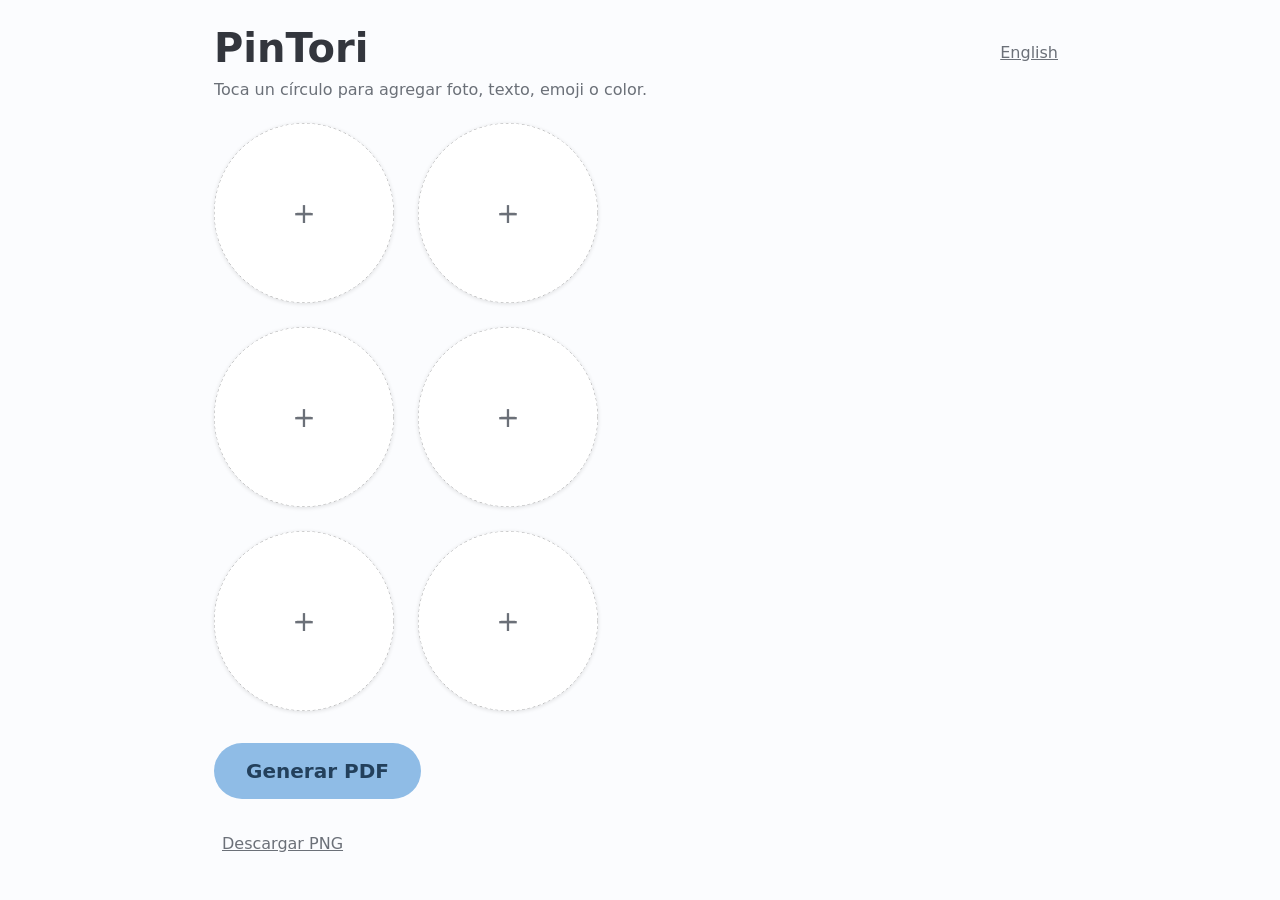
==== index.html @ f1903aea "Refactor code structure for improved readability and maintainability" ====
<!doctype html>
<html lang="es">
<head>
  <meta charset="UTF-8" />
  <meta name="viewport" content="width=device-width, initial-scale=1.0" />
  <title>PinTori</title>
  <link rel="stylesheet" href="styles/tokens.css" />
  <link rel="stylesheet" href="styles/base.css" />
  <link rel="stylesheet" href="styles/editor.css" />
  <link rel="stylesheet" href="styles/modal.css" />
</head>
<body>
  <main>
    <div class="page-header">
      <h1>PinTori</h1>
      <button type="button" id="lang-toggle-btn" class="btn-link" data-i18n="langToggle" aria-label="Switch language / Cambiar idioma">English</button>
    </div>
    <p class="subtitle" data-i18n="subtitle">Toca un círculo para agregar foto, texto, emoji o color.</p>
    <div id="slot-grid" class="slot-grid"></div>

    <div class="export-actions">
      <button type="button" id="export-pdf-btn" class="btn-generate" data-i18n="generatePdf">Generar PDF</button>
      <button type="button" id="export-png-btn" class="btn-link" data-i18n="downloadPng">Descargar PNG</button>
    </div>
  </main>
  <script type="module" src="js/main.js"></script>
</body>
</html>
---- styles/tokens.css ----
/* PinTori — Design tokens
   Ver DESIGN.md para la razón detrás de cada decisión. */

:root {
  /* ---- Superficie y texto ---- */
  --color-bg: #FBFCFE;
  --color-surface: #FFFFFF;
  --color-text: #33363D;
  --color-text-muted: #6B7078;
  --color-border: #E3E8EF;

  /* ---- Paleta pastel: azul / verde / amarillo ----
     Regla: ningún color de esta paleta lleva texto blanco encima.
     Son demasiado claros para pasar contraste con blanco — todos usan
     una variante oscura del mismo tono para texto/ícono. */

  /* Primario — botón de acción principal (ej. "Generar PDF") */
  --color-primary: #8FBCE6;        /* Azul Cielo */
  --color-primary-hover: #7BAEDC;
  --color-primary-text: #23405C;   /* texto/ícono sobre --color-primary */

  /* Secundario — acciones secundarias, estado "slot lleno" */
  --color-secondary: #B6DDA0;      /* Verde Menta */
  --color-secondary-hover: #A3D189;
  --color-secondary-text: #2E4A22; /* texto/ícono sobre --color-secondary */

  /* Acento — usar en áreas pequeñas: selección, badges, resaltados.
     No usar como relleno grande, es el más luminoso de los tres. */
  --color-accent: #FFE9A8;         /* Amarillo Suave */
  --color-accent-text: #5C4A12;    /* texto/ícono sobre --color-accent */

  /* ---- Advertencia (foto de baja resolución) ----
     Familia dorado/mostaza, deliberadamente distinta en luminosidad y
     saturación del amarillo de acento para que no se confundan a simple
     vista. Nunca rojo — el SPEC pide "avisa, no bloquea". */
  --color-warning: #D8B979;        /* borde / ícono de advertencia */
  --color-warning-bg: #FBF2DC;     /* fondo de chip/badge de advertencia */
  --color-warning-text: #8A6522;   /* texto sobre --color-warning-bg */

  /* Anillo de doblez (zona entre borde seguro y corte, durante edición).
     A propósito fuera de la paleta pastel — debe leerse como "esto se
     pierde", no como un color amigable más. */
  --color-fold-overlay: rgba(30, 30, 35, 0.45);

  /* ---- Tipografía ---- */
  --font-family: 'Nunito', 'Quicksand', system-ui, sans-serif;
  --font-size-sm: 14px;
  --font-size-base: 16px;
  --font-size-lg: 20px;
  --font-size-xl: 28px;
  --font-size-xxl: 40px;
  --font-weight-regular: 400;
  --font-weight-semibold: 600;
  --font-weight-bold: 700;

  /* ---- Espaciado (múltiplos de 8px) ---- */
  --space-1: 8px;
  --space-2: 16px;
  --space-3: 24px;
  --space-4: 32px;
  --space-5: 48px;

  /* ---- Radios ---- */
  --radius-card: 16px;
  --radius-pill: 999px;

  /* ---- Objetivo táctil mínimo (botón principal) ---- */
  --touch-target-min: 56px;
}
---- styles/base.css ----
*, *::before, *::after {
  box-sizing: border-box;
}

html, body {
  margin: 0;
  padding: 0;
  background: var(--color-bg);
  color: var(--color-text);
  font-family: var(--font-family);
}

main {
  max-width: 900px;
  margin: 0 auto;
  padding: var(--space-3);
}

.page-header {
  display: flex;
  align-items: center;
  justify-content: space-between;
  gap: var(--space-2);
}

h1 {
  font-size: var(--font-size-xxl);
  font-weight: var(--font-weight-bold);
  margin: 0 0 var(--space-1) 0;
}

.subtitle {
  color: var(--color-text-muted);
  margin: 0 0 var(--space-3) 0;
}

.export-actions {
  display: flex;
  flex-direction: column;
  align-items: flex-start;
  gap: var(--space-2);
  margin-top: var(--space-4);
}

.btn-generate {
  font-family: var(--font-family);
  font-weight: var(--font-weight-semibold);
  font-size: var(--font-size-lg);
  background: var(--color-primary);
  color: var(--color-primary-text);
  border: none;
  border-radius: var(--radius-pill);
  min-height: var(--touch-target-min);
  padding: var(--space-2) var(--space-4);
  cursor: pointer;
}

.btn-generate:hover {
  background: var(--color-primary-hover);
}

.btn-generate:focus-visible {
  outline: 3px solid var(--color-text);
  outline-offset: 2px;
}

.btn-link {
  display: inline-flex;
  align-items: center;
  min-height: var(--touch-target-min);
  font-family: var(--font-family);
  font-size: var(--font-size-base);
  color: var(--color-text-muted);
  background: none;
  border: none;
  text-decoration: underline;
  cursor: pointer;
  padding: var(--space-1);
}

.btn-link:focus-visible {
  outline: 3px solid var(--color-primary-text);
  outline-offset: 2px;
}
---- styles/editor.css ----
.slot-grid {
  display: grid;
  gap: var(--space-3);
  justify-content: start;
}

.slot {
  position: relative;
  border-radius: 50%;
  touch-action: none; /* el navegador no debe hacer scroll/zoom de página al arrastrar o pellizcar un slot */
}

.slot-canvas {
  position: absolute;
  inset: 0;
  width: 100%;
  height: 100%;
  border-radius: 50%;
  cursor: grab;
  box-shadow: 0 1px 4px rgba(0, 0, 0, 0.12);
}

.slot.is-adjusting .slot-canvas {
  cursor: grabbing;
}

.slot-canvas:focus-visible {
  outline: 3px solid var(--color-primary-text);
  outline-offset: 3px;
}

.slot.has-warning .slot-canvas {
  box-shadow: 0 0 0 3px var(--color-warning), 0 1px 4px rgba(0, 0, 0, 0.12);
}

.slot-warning-badge {
  position: absolute;
  top: -4px;
  right: -4px;
  width: 24px;
  height: 24px;
  display: none;
  align-items: center;
  justify-content: center;
  border-radius: 50%;
  background: var(--color-warning-bg);
  color: var(--color-warning-text);
  border: 1.5px solid var(--color-warning);
  font-size: var(--font-size-sm);
  font-weight: var(--font-weight-bold);
  pointer-events: none;
}

/* Anillo de doblez: capa CSS separada, nunca se dibuja dentro del canvas.
   Así es estructuralmente imposible que termine horneada en el PNG/PDF
   exportado — el canvas de exportación no sabe que esta capa existe. */
.fold-overlay {
  position: absolute;
  inset: 0;
  border-radius: 50%;
  background: var(--color-fold-overlay);
  -webkit-mask-image: radial-gradient(circle, transparent 0 var(--safe-zone-pct, 60%), black var(--safe-zone-pct, 60%) 100%);
  mask-image: radial-gradient(circle, transparent 0 var(--safe-zone-pct, 60%), black var(--safe-zone-pct, 60%) 100%);
  opacity: 0;
  pointer-events: none;
  transition: opacity 100ms ease;
}

.slot.is-adjusting .fold-overlay {
  opacity: 1;
}

.slot-empty-icon {
  position: absolute;
  inset: 0;
  display: flex;
  align-items: center;
  justify-content: center;
  font-size: var(--font-size-xl);
  color: var(--color-text-muted);
  pointer-events: none;
}

.slot-panel {
  position: absolute;
  top: calc(100% + var(--space-1));
  left: 50%;
  transform: translateX(-50%);
  width: 300px;
  background: var(--color-surface);
  border: 1px solid var(--color-border);
  border-radius: var(--radius-card);
  box-shadow: 0 8px 24px rgba(0, 0, 0, 0.15);
  padding: var(--space-2);
  z-index: 10;
  display: flex;
  flex-direction: column;
  gap: var(--space-2);
  cursor: default;
}

.slot-panel:focus-visible {
  outline: none;
}

.panel-row {
  display: flex;
  align-items: center;
  gap: var(--space-1);
  font-size: var(--font-size-sm);
  color: var(--color-text-muted);
}

.panel-row input[type='text'] {
  flex: 1;
  font-family: var(--font-family);
  font-size: var(--font-size-base);
  color: var(--color-text);
  border: 1px solid var(--color-border);
  border-radius: var(--space-1);
  padding: var(--space-1);
}

.panel-row input[type='file'] {
  flex: 1;
  font-size: var(--font-size-sm);
}

.emoji-row {
  display: flex;
  flex-wrap: wrap;
  gap: var(--space-1);
}

.emoji-btn {
  width: 44px;
  height: 44px;
  font-size: var(--font-size-lg);
  border: 1px solid var(--color-border);
  border-radius: 50%;
  background: var(--color-surface);
  cursor: pointer;
}

.emoji-btn:hover {
  background: var(--color-bg);
}

.color-row {
  display: flex;
  align-items: center;
  gap: var(--space-1);
}

.swatch {
  width: 44px;
  height: 44px;
  border-radius: 50%;
  border: 1px solid var(--color-border);
  cursor: pointer;
}

.color-row input[type='color'] {
  width: 44px;
  height: 44px;
  padding: 0;
  border: none;
  background: none;
  cursor: pointer;
}

.panel-error {
  margin: 0;
  font-size: var(--font-size-sm);
  color: var(--color-warning-text);
}

.panel-actions {
  display: flex;
  flex-direction: column;
  gap: var(--space-1);
}

.btn-primary,
.btn-outline {
  font-family: var(--font-family);
  font-weight: var(--font-weight-semibold);
  font-size: var(--font-size-sm);
  border-radius: var(--radius-pill);
  padding: var(--space-1) var(--space-2);
  min-height: 44px;
  cursor: pointer;
  border: none;
}

.emoji-btn:focus-visible,
.swatch:focus-visible,
.btn-primary:focus-visible,
.btn-outline:focus-visible {
  outline: 3px solid var(--color-primary-text);
  outline-offset: 2px;
}

.btn-primary {
  background: var(--color-primary);
  color: var(--color-primary-text);
}

.btn-primary:hover {
  background: var(--color-primary-hover);
}

.btn-outline {
  background: transparent;
  color: var(--color-text);
  border: 1px solid var(--color-border);
}
---- styles/modal.css ----
.modal-backdrop {
  position: fixed;
  inset: 0;
  background: rgba(20, 20, 25, 0.45);
  display: flex;
  align-items: center;
  justify-content: center;
  padding: var(--space-3);
  z-index: 100;
}

.modal {
  background: var(--color-surface);
  border-radius: var(--radius-card);
  padding: var(--space-4);
  max-width: 360px;
  width: 100%;
  box-shadow: 0 16px 40px rgba(0, 0, 0, 0.25);
}

.modal:focus-visible {
  outline: none;
}

.modal h2 {
  margin: 0 0 var(--space-2) 0;
  font-size: var(--font-size-xl);
  font-weight: var(--font-weight-bold);
}

.modal-tips {
  margin: 0 0 var(--space-3) 0;
  padding-left: var(--space-3);
  display: flex;
  flex-direction: column;
  gap: var(--space-1);
}

.modal-tips li {
  font-size: var(--font-size-base);
  color: var(--color-text);
  line-height: 1.4;
}

.modal .btn-generate {
  width: 100%;
}
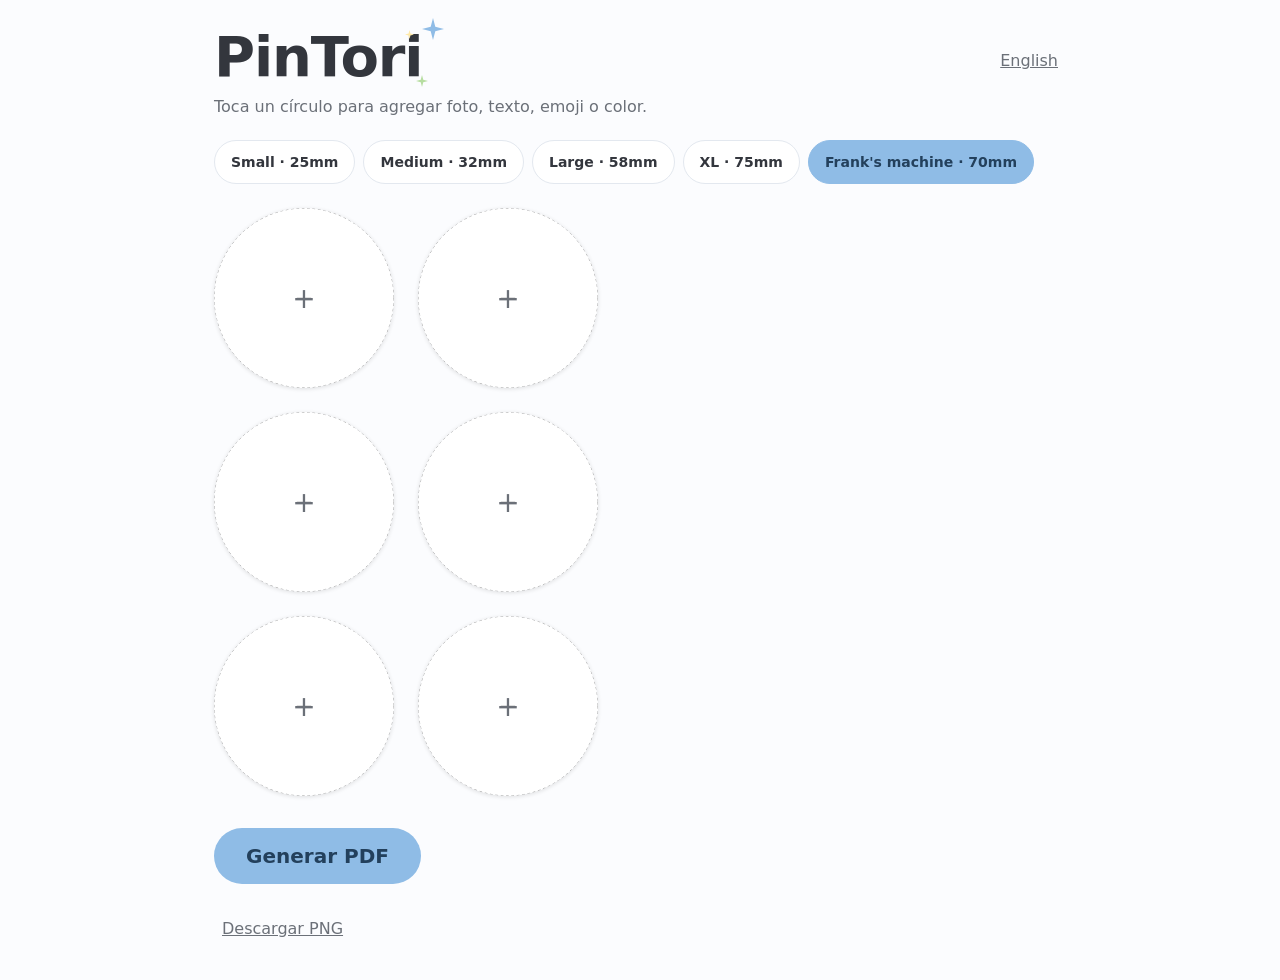
==== commit 24b5115d: "Add pin size picker and enhance design elements with decorative sparkles" ====
--- a/index.html
+++ b/index.html
@@ -12,10 +12,17 @@
 <body>
   <main>
     <div class="page-header">
-      <h1>PinTori</h1>
+      <div class="brand">
+        <h1>PinTori
+          <svg class="sparkle sparkle-1" viewBox="0 0 24 24" aria-hidden="true"><path d="M12 0L14.5 9.5L24 12L14.5 14.5L12 24L9.5 14.5L0 12L9.5 9.5Z"/></svg>
+          <svg class="sparkle sparkle-2" viewBox="0 0 24 24" aria-hidden="true"><path d="M12 0L14.5 9.5L24 12L14.5 14.5L12 24L9.5 14.5L0 12L9.5 9.5Z"/></svg>
+          <svg class="sparkle sparkle-3" viewBox="0 0 24 24" aria-hidden="true"><path d="M12 0L14.5 9.5L24 12L14.5 14.5L12 24L9.5 14.5L0 12L9.5 9.5Z"/></svg>
+        </h1>
+      </div>
       <button type="button" id="lang-toggle-btn" class="btn-link" data-i18n="langToggle" aria-label="Switch language / Cambiar idioma">English</button>
     </div>
     <p class="subtitle" data-i18n="subtitle">Toca un círculo para agregar foto, texto, emoji o color.</p>
+    <div id="pin-size-picker" class="pin-size-picker"></div>
     <div id="slot-grid" class="slot-grid"></div>
 
     <div class="export-actions">
--- a/styles/tokens.css
+++ b/styles/tokens.css
@@ -49,6 +49,7 @@
   --font-size-lg: 20px;
   --font-size-xl: 28px;
   --font-size-xxl: 40px;
+  --font-size-hero: 56px; /* título principal — grande y seguro, ver DESIGN.md */
   --font-weight-regular: 400;
   --font-weight-semibold: 600;
   --font-weight-bold: 700;
--- a/styles/base.css
+++ b/styles/base.css
@@ -23,15 +23,103 @@
   gap: var(--space-2);
 }
 
+.brand {
+  position: relative;
+  display: inline-block;
+}
+
 h1 {
-  font-size: var(--font-size-xxl);
+  position: relative;
+  font-size: var(--font-size-hero);
   font-weight: var(--font-weight-bold);
+  letter-spacing: -0.02em;
   margin: 0 0 var(--space-1) 0;
+}
+
+/* Destellos decorativos — inspirados en el motivo de estrellitas de
+   referencias de marca, adaptados a la paleta pastel de PinTori (nunca
+   los colores vivos originales). Puramente decorativos, aria-hidden. */
+.sparkle {
+  position: absolute;
+  width: 18px;
+  height: 18px;
+  fill: var(--color-accent);
+  animation: sparkle-twinkle 2.4s ease-in-out infinite;
+}
+
+.sparkle-1 {
+  top: -6px;
+  right: -22px;
+  width: 22px;
+  height: 22px;
+  fill: var(--color-primary);
+  animation-delay: 0s;
+}
+
+.sparkle-2 {
+  bottom: 2px;
+  right: -6px;
+  width: 12px;
+  height: 12px;
+  fill: var(--color-secondary);
+  animation-delay: 0.6s;
+}
+
+.sparkle-3 {
+  top: 6px;
+  right: 8px;
+  width: 9px;
+  height: 9px;
+  animation-delay: 1.2s;
+}
+
+@keyframes sparkle-twinkle {
+  0%, 100% { opacity: 0.35; transform: scale(0.85); }
+  50% { opacity: 1; transform: scale(1.1); }
+}
+
+@media (prefers-reduced-motion: reduce) {
+  .sparkle { animation: none; opacity: 0.8; }
 }
 
 .subtitle {
   color: var(--color-text-muted);
   margin: 0 0 var(--space-3) 0;
+}
+
+.pin-size-picker {
+  display: flex;
+  flex-wrap: wrap;
+  gap: var(--space-1);
+  margin: 0 0 var(--space-3) 0;
+}
+
+.pin-size-chip {
+  font-family: var(--font-family);
+  font-weight: var(--font-weight-semibold);
+  font-size: var(--font-size-sm);
+  color: var(--color-text);
+  background: var(--color-surface);
+  border: 1.5px solid var(--color-border);
+  border-radius: var(--radius-pill);
+  min-height: 44px;
+  padding: var(--space-1) var(--space-2);
+  cursor: pointer;
+}
+
+.pin-size-chip:hover {
+  border-color: var(--color-primary);
+}
+
+.pin-size-chip.is-active {
+  background: var(--color-primary);
+  border-color: var(--color-primary);
+  color: var(--color-primary-text);
+}
+
+.pin-size-chip:focus-visible {
+  outline: 3px solid var(--color-primary-text);
+  outline-offset: 2px;
 }
 
 .export-actions {
--- a/styles/editor.css
+++ b/styles/editor.css
@@ -146,6 +146,11 @@
   background: var(--color-bg);
 }
 
+.emoji-btn.is-active {
+  border: 2px solid var(--color-primary-text);
+  background: var(--color-bg);
+}
+
 .color-row {
   display: flex;
   align-items: center;
@@ -158,6 +163,10 @@
   border-radius: 50%;
   border: 1px solid var(--color-border);
   cursor: pointer;
+}
+
+.swatch.is-active {
+  box-shadow: 0 0 0 3px var(--color-surface), 0 0 0 5px var(--color-primary-text);
 }
 
 .color-row input[type='color'] {
@@ -169,10 +178,52 @@
   cursor: pointer;
 }
 
+.text-style-row {
+  display: flex;
+  align-items: center;
+  gap: var(--space-1);
+}
+
+.text-size-btn {
+  width: 44px;
+  height: 44px;
+  font-family: var(--font-family);
+  font-weight: var(--font-weight-bold);
+  border-radius: 50%;
+  border: 1px solid var(--color-border);
+  background: var(--color-surface);
+  color: var(--color-text);
+  cursor: pointer;
+}
+
+.text-size-btn:hover {
+  background: var(--color-bg);
+}
+
+.text-size-btn.is-active {
+  border: 2px solid var(--color-primary-text);
+  background: var(--color-primary);
+  color: var(--color-primary-text);
+}
+
+.text-color-swatch {
+  border: 1.5px solid var(--color-border);
+}
+
 .panel-error {
   margin: 0;
   font-size: var(--font-size-sm);
   color: var(--color-warning-text);
+}
+
+.panel-warning {
+  margin: 0;
+  padding: var(--space-1);
+  font-size: var(--font-size-sm);
+  color: var(--color-warning-text);
+  background: var(--color-warning-bg);
+  border: 1px solid var(--color-warning);
+  border-radius: var(--space-1);
 }
 
 .panel-actions {
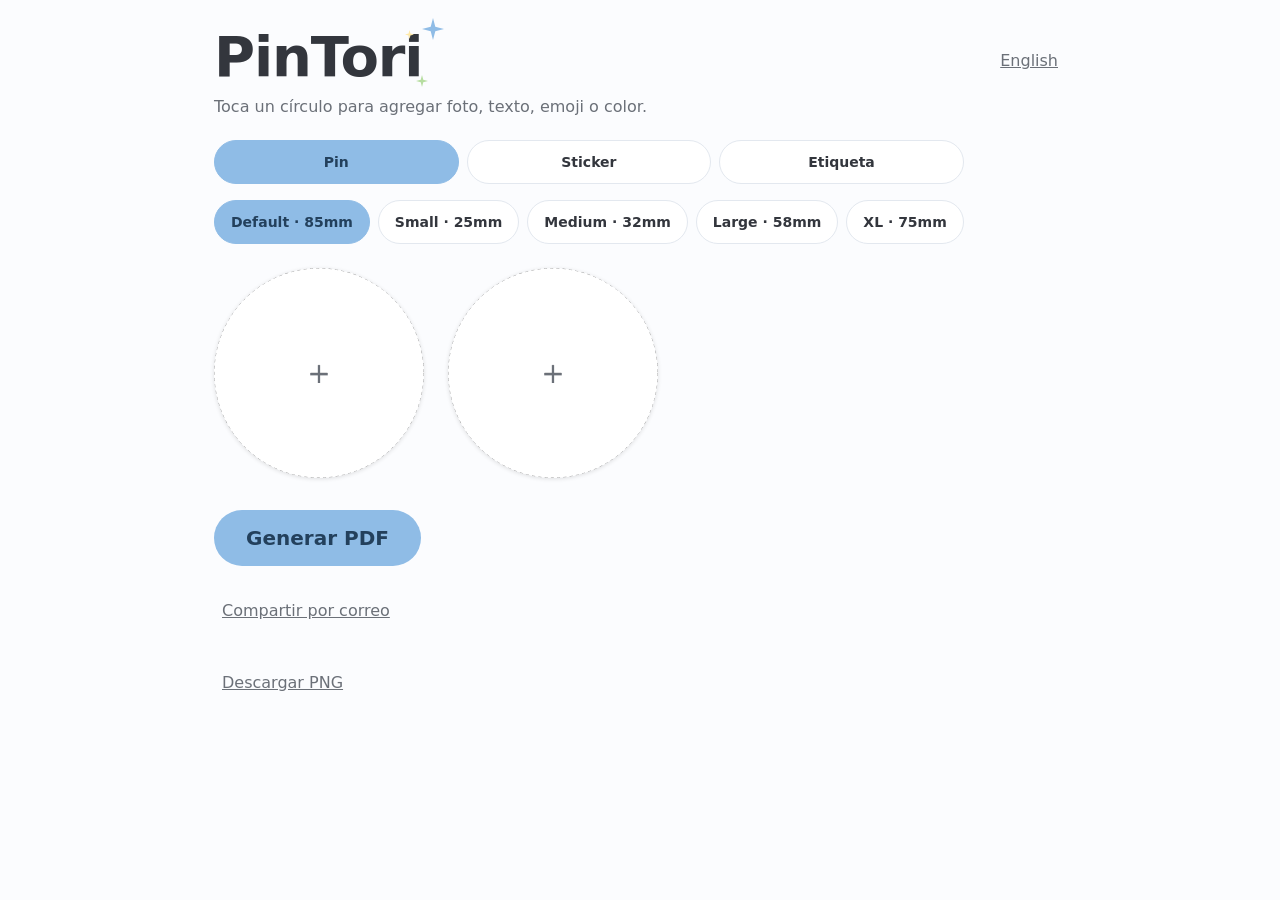
==== commit 96db7935: "feat: Enhance photo handling and sharing functionality - Updated computeFaceCenteredOffset to handle" ====
--- a/index.html
+++ b/index.html
@@ -27,6 +27,7 @@
 
     <div class="export-actions">
       <button type="button" id="export-pdf-btn" class="btn-generate" data-i18n="generatePdf">Generar PDF</button>
+      <button type="button" id="share-btn" class="btn-link" data-i18n="share">Compartir por correo</button>
       <button type="button" id="export-png-btn" class="btn-link" data-i18n="downloadPng">Descargar PNG</button>
     </div>
   </main>
--- a/styles/editor.css
+++ b/styles/editor.css
@@ -1,13 +1,26 @@
+/* flex-wrap, no grid de columnas fijas: un pin de 85mm y un sticker de
+   40mm ya no tienen por qué caber en la misma celda — cada slot mide su
+   propio tamaño en proporción a sus mm reales (ver EDITOR_PX_PER_MM en
+   geometry.js) y el navegador acomoda el flujo solo. */
 .slot-grid {
-  display: grid;
+  display: flex;
+  flex-wrap: wrap;
   gap: var(--space-3);
-  justify-content: start;
 }
 
 .slot {
   position: relative;
-  border-radius: 50%;
   touch-action: none; /* el navegador no debe hacer scroll/zoom de página al arrastrar o pellizcar un slot */
+}
+
+.slot.shape-circle {
+  border-radius: 50%;
+}
+
+.slot.shape-square,
+.slot.shape-rectangle,
+.slot.shape-rounded-square {
+  border-radius: 0; /* redondeado real: JS pone el radio exacto inline, en px, según sus mm */
 }
 
 .slot-canvas {
@@ -15,9 +28,18 @@
   inset: 0;
   width: 100%;
   height: 100%;
-  border-radius: 50%;
   cursor: grab;
   box-shadow: 0 1px 4px rgba(0, 0, 0, 0.12);
+}
+
+.slot.shape-circle .slot-canvas {
+  border-radius: 50%;
+}
+
+.slot.shape-square .slot-canvas,
+.slot.shape-rectangle .slot-canvas,
+.slot.shape-rounded-square .slot-canvas {
+  border-radius: 0;
 }
 
 .slot.is-adjusting .slot-canvas {
@@ -81,17 +103,70 @@
   pointer-events: none;
 }
 
-.slot-panel {
-  position: absolute;
-  top: calc(100% + var(--space-1));
+/* Prompt 16: "Repetir en..." — modo de selección de slots destino,
+   entrado desde el panel de un slot. Mientras está activo, cada tap en
+   un slot (menos el de origen) lo suma/quita de la selección en vez de
+   abrir su panel — ver el branch de isRepeatModeActive() en
+   slotGrid.js. */
+.slot-grid.is-repeat-mode .slot-canvas {
+  cursor: pointer;
+}
+
+.slot.is-repeat-source .slot-canvas {
+  cursor: default;
+  opacity: 0.55;
+  box-shadow: 0 0 0 3px var(--color-secondary), 0 1px 4px rgba(0, 0, 0, 0.12);
+}
+
+.slot.is-repeat-target .slot-canvas {
+  box-shadow: 0 0 0 3px var(--color-primary), 0 1px 4px rgba(0, 0, 0, 0.12);
+}
+
+/* Misma idea de barra flotante fija que .slot-panel-backdrop resuelve
+   para el panel: centrada en el VIEWPORT (no en un slot), así que
+   left:50%/translateX(-50%) aquí sí es seguro — pero max-width +
+   flex-wrap igual por si el hint no cabe en una sola línea en 375px. */
+.repeat-mode-bar {
+  position: fixed;
   left: 50%;
+  bottom: var(--space-3);
   transform: translateX(-50%);
-  width: 300px;
+  max-width: calc(100% - var(--space-3) * 2);
+  display: flex;
+  flex-wrap: wrap;
+  align-items: center;
+  gap: var(--space-2);
   background: var(--color-surface);
   border: 1px solid var(--color-border);
   border-radius: var(--radius-card);
   box-shadow: 0 8px 24px rgba(0, 0, 0, 0.15);
   padding: var(--space-2);
+  z-index: 20;
+}
+
+.repeat-mode-hint {
+  font-size: var(--font-size-sm);
+  color: var(--color-text-muted);
+}
+
+/* 2026-08-10: este panel solía ser SIEMPRE un popover de 300px
+   centrado en el slot (left:50%; transform:translateX(-50%)), sin
+   clampear contra el viewport. Con un slot cerca de un borde angosto
+   (cualquier slot en celular, el primero de cada fila en tablet chico)
+   el panel se salía de pantalla y parte de sus botones quedaba
+   inalcanzable — no había ni scroll para llegar, porque el offset
+   negativo no cuenta como contenido "scrolleable" (ver PROMPTS_V3.md,
+   Prompt 13). Dos modos ahora, por media query:
+   - >=600px: sigue siendo popover flotante, pero left lo fija
+     positionPanel() en slotPanel.js (clamp real contra el viewport,
+     nunca solo centrado en el slot).
+   - <600px: bottom-sheet fijo, ancho completo, separado del slot en vez
+     de flotar sobre/cerca de él — ver razón del corte de 600px abajo. */
+.slot-panel {
+  background: var(--color-surface);
+  border: 1px solid var(--color-border);
+  border-radius: var(--radius-card);
+  padding: var(--space-2);
   z-index: 10;
   display: flex;
   flex-direction: column;
@@ -101,6 +176,49 @@
 
 .slot-panel:focus-visible {
   outline: none;
+}
+
+/* Ancho fijo (300px) debe calzar con PANEL_WIDTH_PX en slotPanel.js —
+   ese valor es el que se clampea contra el viewport en JS. */
+@media (min-width: 600px) {
+  .slot-panel {
+    position: absolute;
+    top: calc(100% + var(--space-1));
+    left: 0; /* fallback antes de que positionPanel() fije el valor real */
+    width: 300px;
+    box-shadow: 0 8px 24px rgba(0, 0, 0, 0.15);
+  }
+}
+
+/* 600px: donde el grid deja de tener 2 columnas cómodas para el pin
+   default (210px de slot + 24px de gap ya no caben dos veces en el
+   ancho disponible bajo esto) — el mismo punto, en la práctica, donde
+   un popover de 300px centrado en un slot deja de tener espacio a los
+   dos lados sin importar cuánto se clampee: clampearlo contra el borde
+   en vez de taparlo, en un slot angosto, termina tapando el propio slot
+   que se está editando. Bottom-sheet real evita competir por ese mismo
+   espacio angosto. */
+@media (max-width: 599.98px) {
+  .slot-panel {
+    position: fixed;
+    inset: auto 0 0 0;
+    width: 100%;
+    max-height: 85vh;
+    overflow-y: auto;
+    border-radius: var(--radius-card) var(--radius-card) 0 0;
+    box-shadow: 0 -8px 24px rgba(0, 0, 0, 0.2);
+  }
+}
+
+/* Mismo tono/opacidad que .modal-backdrop (modal.css) por consistencia
+   visual; z-index por debajo del modal de descarga (100) — nunca
+   compiten porque el panel de slot se cierra antes de exportar, pero
+   si algún día coincidieran, el modal debe ganar. */
+.slot-panel-backdrop {
+  position: fixed;
+  inset: 0;
+  background: rgba(20, 20, 25, 0.45);
+  z-index: 9;
 }
 
 .panel-row {
@@ -121,9 +239,101 @@
   padding: var(--space-1);
 }
 
-.panel-row input[type='file'] {
-  flex: 1;
-  font-size: var(--font-size-sm);
+/* Pestañas del panel: Foto / Texto / Emoji / Fondo, una sección visible
+   a la vez, en vez de todo apilado y denso. */
+.panel-tabs {
+  display: flex;
+  gap: var(--space-1);
+  flex-wrap: wrap;
+}
+
+.panel-tab {
+  font-family: var(--font-family);
+  font-weight: var(--font-weight-semibold);
+  font-size: var(--font-size-sm);
+  color: var(--color-text-muted);
+  background: var(--color-bg);
+  border: 1.5px solid var(--color-border);
+  border-radius: var(--radius-pill);
+  min-height: 40px;
+  padding: var(--space-1) var(--space-2);
+  cursor: pointer;
+}
+
+.panel-tab.is-active {
+  color: var(--color-primary-text);
+  background: var(--color-primary);
+  border-color: var(--color-primary);
+}
+
+.panel-tab:focus-visible {
+  outline: 3px solid var(--color-primary-text);
+  outline-offset: 2px;
+}
+
+.tab-panel {
+  display: flex;
+  flex-direction: column;
+  gap: var(--space-2);
+}
+
+/* Sin esto, [hidden] pierde contra el display:flex de arriba — misma
+   especificidad, y esta hoja se carga después que la del user-agent. */
+.tab-panel[hidden] {
+  display: none;
+}
+
+/* Botón de foto: reemplaza al <input type="file"> nativo, cuyo texto
+   "Ningún archivo seleccionado" se salía de su caja y no se puede
+   acortar — es UI del navegador, no algo que este CSS controle. El
+   input real sigue ahí, invisible pero enfocable y operable por
+   teclado (no es display:none). */
+.file-upload-btn {
+  display: inline-flex;
+  align-items: center;
+  justify-content: center;
+  align-self: flex-start;
+  min-height: 44px;
+  padding: var(--space-1) var(--space-3);
+  border: 1px solid var(--color-border);
+  border-radius: var(--radius-pill);
+  cursor: pointer;
+  font-family: var(--font-family);
+  font-weight: var(--font-weight-semibold);
+  font-size: var(--font-size-sm);
+  color: var(--color-text);
+  background: var(--color-surface);
+}
+
+.file-upload-btn:hover {
+  background: var(--color-bg);
+}
+
+.file-upload-btn:has(.visually-hidden-input:focus-visible) {
+  outline: 3px solid var(--color-primary-text);
+  outline-offset: 2px;
+}
+
+.visually-hidden-input {
+  position: absolute;
+  width: 1px;
+  height: 1px;
+  padding: 0;
+  margin: -1px;
+  overflow: hidden;
+  clip: rect(0, 0, 0, 0);
+  white-space: nowrap;
+  border: 0;
+}
+
+.file-name-display {
+  margin: 0;
+  max-width: 100%;
+  font-size: var(--font-size-sm);
+  color: var(--color-text-muted);
+  white-space: nowrap;
+  overflow: hidden;
+  text-overflow: ellipsis;
 }
 
 .emoji-row {
@@ -210,6 +420,59 @@
   border: 1.5px solid var(--color-border);
 }
 
+.type-selector {
+  display: flex;
+  flex-direction: column;
+  gap: var(--space-2);
+}
+
+.type-category-row {
+  display: flex;
+  gap: var(--space-1);
+}
+
+.type-category-btn {
+  flex: 1;
+  font-family: var(--font-family);
+  font-weight: var(--font-weight-semibold);
+  font-size: var(--font-size-sm);
+  color: var(--color-text);
+  background: var(--color-surface);
+  border: 1.5px solid var(--color-border);
+  border-radius: var(--radius-pill);
+  min-height: 44px;
+  padding: var(--space-1);
+  cursor: pointer;
+}
+
+.type-category-btn:hover {
+  border-color: var(--color-primary);
+}
+
+.type-category-btn.is-active {
+  background: var(--color-primary);
+  border-color: var(--color-primary);
+  color: var(--color-primary-text);
+}
+
+.type-category-btn:focus-visible {
+  outline: 3px solid var(--color-primary-text);
+  outline-offset: 2px;
+}
+
+.range-row {
+  display: flex;
+  flex-direction: column;
+  align-items: stretch;
+  gap: var(--space-1);
+}
+
+.range-row input[type='range'] {
+  width: 100%;
+  height: 44px;
+  cursor: pointer;
+}
+
 .panel-error {
   margin: 0;
   font-size: var(--font-size-sm);
--- a/styles/modal.css
+++ b/styles/modal.css
@@ -28,6 +28,24 @@
   font-weight: var(--font-weight-bold);
 }
 
+/* Mismo lenguaje visual que .panel-warning (editor.css) — un aviso
+   suave, nunca rojo, consistente con el resto de la app. Solo aparece
+   cuando "Compartir" cayó al download normal por falta de soporte de
+   Web Share con archivos. */
+.modal-share-fallback {
+  margin: 0 0 var(--space-2) 0;
+  padding: var(--space-1);
+  font-size: var(--font-size-sm);
+  color: var(--color-warning-text);
+  background: var(--color-warning-bg);
+  border: 1px solid var(--color-warning);
+  border-radius: var(--space-1);
+}
+
+.modal-share-fallback[hidden] {
+  display: none;
+}
+
 .modal-tips {
   margin: 0 0 var(--space-3) 0;
   padding-left: var(--space-3);
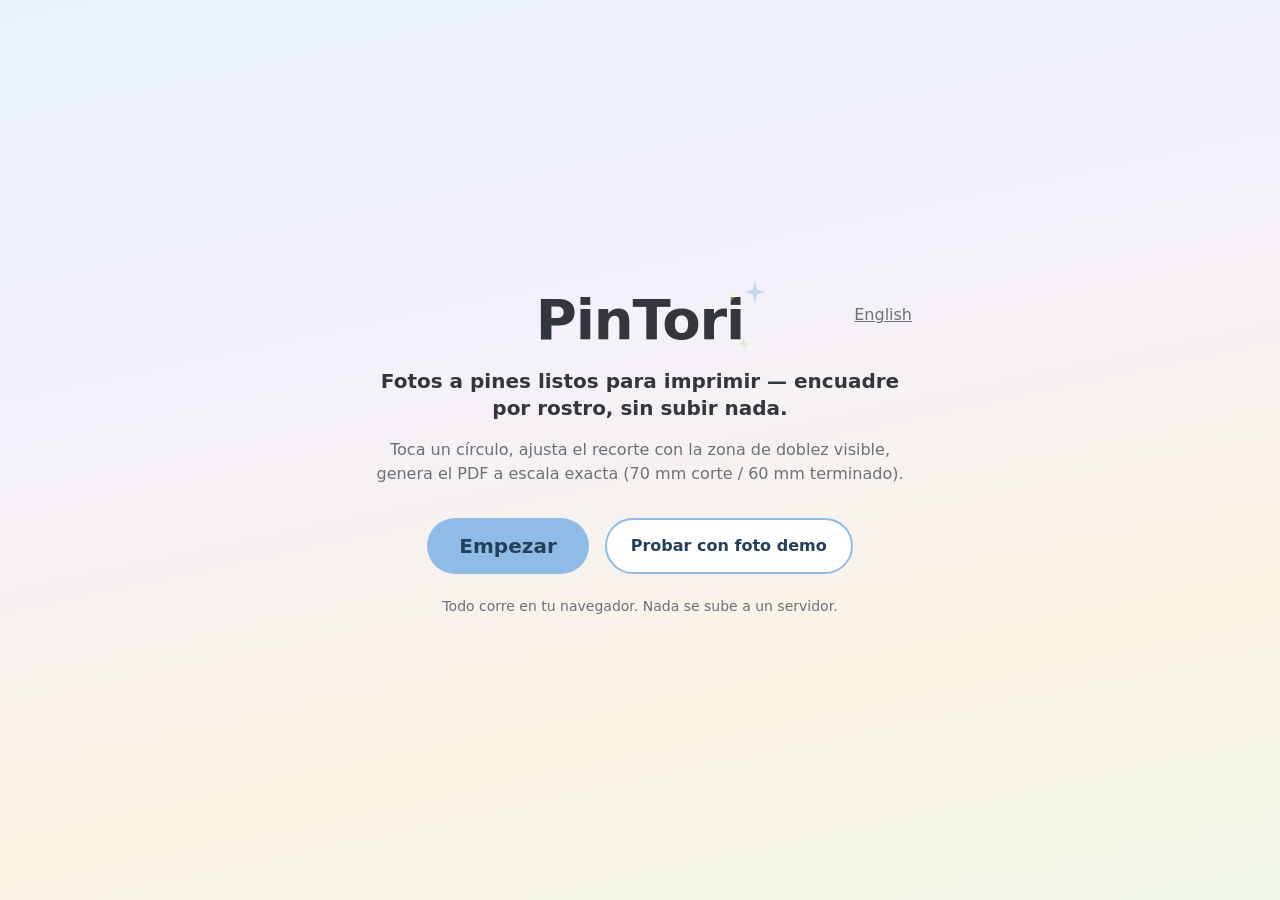
==== commit 1c0fc4c6: "Portfolio polish: hero landing, demo photo, PWA, README case study Add hero CTA flow, empty-slot aff" ====
--- a/index.html
+++ b/index.html
@@ -3,14 +3,57 @@
 <head>
   <meta charset="UTF-8" />
   <meta name="viewport" content="width=device-width, initial-scale=1.0" />
-  <title>PinTori</title>
+  <title>PinTori — Fotos a pines listos para imprimir</title>
+  <meta name="description" content="Convierte fotos en una hoja lista para imprimir pines (70 mm corte / 60 mm terminado). Encuadre por rostro en el navegador, sin cuentas ni subidas. Privacidad total, escala exacta." />
+  <meta name="theme-color" content="#8FBCE6" />
+  <meta name="color-scheme" content="light" />
+
+  <link rel="canonical" href="https://frankmo89.github.io/PinTori/" />
+  <link rel="icon" href="assets/favicon.svg" type="image/svg+xml" />
+  <link rel="apple-touch-icon" href="assets/icon-192.png" />
+  <link rel="manifest" href="assets/manifest.webmanifest" />
+
+  <meta property="og:type" content="website" />
+  <meta property="og:url" content="https://frankmo89.github.io/PinTori/" />
+  <meta property="og:title" content="PinTori — Fotos a pines listos para imprimir" />
+  <meta property="og:description" content="Plantillas de pines con encuadre por rostro, zona de doblez visible y regla de calibración. Todo en el navegador." />
+  <meta property="og:image" content="https://frankmo89.github.io/PinTori/assets/icon-512.png" />
+  <meta property="og:locale" content="es_MX" />
+  <meta property="og:locale:alternate" content="en_US" />
+
+  <meta name="twitter:card" content="summary" />
+  <meta name="twitter:title" content="PinTori — Fotos a pines listos para imprimir" />
+  <meta name="twitter:description" content="Plantillas de pines con encuadre por rostro, zona de doblez visible y regla de calibración. Todo en el navegador." />
+  <meta name="twitter:image" content="https://frankmo89.github.io/PinTori/assets/icon-512.png" />
+
   <link rel="stylesheet" href="styles/tokens.css" />
   <link rel="stylesheet" href="styles/base.css" />
   <link rel="stylesheet" href="styles/editor.css" />
   <link rel="stylesheet" href="styles/modal.css" />
+  <link rel="stylesheet" href="styles/hero.css" />
 </head>
 <body>
-  <main>
+  <section id="hero" class="hero" aria-labelledby="hero-title">
+    <div class="hero-inner">
+      <div class="hero-brand">
+        <h1 id="hero-title">PinTori
+          <svg class="sparkle sparkle-1" viewBox="0 0 24 24" aria-hidden="true"><path d="M12 0L14.5 9.5L24 12L14.5 14.5L12 24L9.5 14.5L0 12L9.5 9.5Z"/></svg>
+          <svg class="sparkle sparkle-2" viewBox="0 0 24 24" aria-hidden="true"><path d="M12 0L14.5 9.5L24 12L14.5 14.5L12 24L9.5 14.5L0 12L9.5 9.5Z"/></svg>
+          <svg class="sparkle sparkle-3" viewBox="0 0 24 24" aria-hidden="true"><path d="M12 0L14.5 9.5L24 12L14.5 14.5L12 24L9.5 14.5L0 12L9.5 9.5Z"/></svg>
+        </h1>
+        <button type="button" id="lang-toggle-btn" class="btn-link hero-lang" data-i18n="langToggle" aria-label="Switch language / Cambiar idioma">English</button>
+      </div>
+      <p class="hero-tagline" data-i18n="heroTagline">Fotos a pines listos para imprimir — encuadre por rostro, sin subir nada.</p>
+      <p class="hero-value" data-i18n="heroValue">Toca un círculo, ajusta el recorte con la zona de doblez visible, genera el PDF a escala exacta (70 mm corte / 60 mm terminado).</p>
+      <div class="hero-actions">
+        <button type="button" id="hero-start-btn" class="btn-generate" data-i18n="heroStart">Empezar</button>
+        <button type="button" id="hero-demo-btn" class="btn-secondary" data-i18n="heroDemo">Probar con foto demo</button>
+      </div>
+      <p class="hero-privacy" data-i18n="heroPrivacy">Todo corre en tu navegador. Nada se sube a un servidor.</p>
+    </div>
+  </section>
+
+  <main id="app-editor" class="app-editor" hidden>
     <div class="page-header">
       <div class="brand">
         <h1>PinTori
@@ -19,7 +62,7 @@
           <svg class="sparkle sparkle-3" viewBox="0 0 24 24" aria-hidden="true"><path d="M12 0L14.5 9.5L24 12L14.5 14.5L12 24L9.5 14.5L0 12L9.5 9.5Z"/></svg>
         </h1>
       </div>
-      <button type="button" id="lang-toggle-btn" class="btn-link" data-i18n="langToggle" aria-label="Switch language / Cambiar idioma">English</button>
+      <button type="button" id="lang-toggle-btn-editor" class="btn-link" data-i18n="langToggle" aria-label="Switch language / Cambiar idioma">English</button>
     </div>
     <p class="subtitle" data-i18n="subtitle">Toca un círculo para agregar foto, texto, emoji o color.</p>
     <div id="pin-size-picker" class="pin-size-picker"></div>
--- a/styles/tokens.css
+++ b/styles/tokens.css
@@ -8,6 +8,22 @@
   --color-text: #33363D;
   --color-text-muted: #6B7078;
   --color-border: #E3E8EF;
+
+  /* Fondo pastel de la app (Cambio 1, ver design_handoff_pintori_mobile/README.md).
+     Tinte de los tres pasteles de marca a ~12% de saturación, no colores
+     nuevos. Reemplaza a --color-bg solo en el fondo de pantalla; --color-bg
+     sigue existiendo para superficies internas pequeñas que no deben llevar
+     el degradé. */
+  --color-bg-gradient: linear-gradient(
+    168deg,
+    #E9F2FB 0%,    /* tinte del azul primario  #8FBCE6 */
+    #F4F1FA 38%,   /* transición neutra fría */
+    #FBF3E4 72%,   /* tinte del amarillo acento #FFE9A8 */
+    #F1F8EA 100%   /* tinte del verde secundario #B6DDA0 */
+  );
+  --color-surface-warm: #FFFDF7;  /* barras y sheets sobre el degradé */
+  --color-surface-veil: rgba(255, 255, 255, 0.62); /* slot vacío */
+  --color-border-soft: #CBD8E6;   /* punteado del slot vacío sobre pastel */
 
   /* ---- Paleta pastel: azul / verde / amarillo ----
      Regla: ningún color de esta paleta lleva texto blanco encima.
--- a/styles/base.css
+++ b/styles/base.css
@@ -5,7 +5,8 @@
 html, body {
   margin: 0;
   padding: 0;
-  background: var(--color-bg);
+  background: var(--color-bg-gradient);
+  background-attachment: fixed;
   color: var(--color-text);
   font-family: var(--font-family);
 }
@@ -44,7 +45,8 @@
   width: 18px;
   height: 18px;
   fill: var(--color-accent);
-  animation: sparkle-twinkle 2.4s ease-in-out infinite;
+  opacity: 0.45;
+  animation: sparkle-twinkle 4.8s ease-in-out infinite;
 }
 
 .sparkle-1 {
@@ -74,12 +76,12 @@
 }
 
 @keyframes sparkle-twinkle {
-  0%, 100% { opacity: 0.35; transform: scale(0.85); }
-  50% { opacity: 1; transform: scale(1.1); }
+  0%, 100% { opacity: 0.25; transform: scale(0.9); }
+  50% { opacity: 0.55; transform: scale(1.05); }
 }
 
 @media (prefers-reduced-motion: reduce) {
-  .sparkle { animation: none; opacity: 0.8; }
+  .sparkle { animation: none !important; opacity: 0.4; }
 }
 
 .subtitle {
--- a/styles/editor.css
+++ b/styles/editor.css
@@ -96,11 +96,43 @@
   position: absolute;
   inset: 0;
   display: flex;
+  flex-direction: column;
   align-items: center;
   justify-content: center;
+  gap: 4px;
   font-size: var(--font-size-xl);
   color: var(--color-text-muted);
   pointer-events: none;
+  background: var(--color-surface-veil);
+  border-radius: inherit;
+}
+
+.slot.shape-circle .slot-empty-icon {
+  border-radius: 50%;
+}
+
+.slot-empty-plus {
+  display: flex;
+  align-items: center;
+  justify-content: center;
+  width: 40px;
+  height: 40px;
+  border-radius: 50%;
+  border: 2px dashed var(--color-border-soft);
+  font-size: var(--font-size-xl);
+  font-weight: var(--font-weight-bold);
+  line-height: 1;
+  color: var(--color-primary-text);
+  background: rgba(255, 255, 255, 0.55);
+}
+
+.slot-empty-hint {
+  font-size: var(--font-size-sm);
+  font-weight: var(--font-weight-semibold);
+  color: var(--color-text-muted);
+  max-width: 70%;
+  text-align: center;
+  line-height: 1.2;
 }
 
 /* Prompt 16: "Repetir en..." — modo de selección de slots destino,
@@ -163,7 +195,7 @@
    - <600px: bottom-sheet fijo, ancho completo, separado del slot en vez
      de flotar sobre/cerca de él — ver razón del corte de 600px abajo. */
 .slot-panel {
-  background: var(--color-surface);
+  background: var(--color-surface-warm);
   border: 1px solid var(--color-border);
   border-radius: var(--radius-card);
   padding: var(--space-2);
--- a/styles/hero.css
+++ b/styles/hero.css
@@ -0,0 +1,118 @@
+/* Landing hero — shown until Empezar / demo; editor stays hidden. */
+
+.hero {
+  min-height: 100dvh;
+  display: flex;
+  align-items: center;
+  justify-content: center;
+  padding: var(--space-4) var(--space-3);
+}
+
+.hero[hidden],
+.app-editor[hidden] {
+  display: none !important;
+}
+
+.hero-inner {
+  max-width: 560px;
+  width: 100%;
+  text-align: center;
+}
+
+.hero-brand {
+  position: relative;
+  display: flex;
+  align-items: flex-start;
+  justify-content: center;
+  gap: var(--space-2);
+  margin-bottom: var(--space-2);
+}
+
+.hero-brand h1 {
+  position: relative;
+  margin: 0;
+}
+
+.hero-lang {
+  position: absolute;
+  top: 0;
+  right: 0;
+  margin: 0;
+}
+
+.hero-tagline {
+  font-size: var(--font-size-lg);
+  font-weight: var(--font-weight-semibold);
+  color: var(--color-text);
+  margin: 0 0 var(--space-2) 0;
+  line-height: 1.35;
+}
+
+.hero-value {
+  font-size: var(--font-size-base);
+  color: var(--color-text-muted);
+  margin: 0 0 var(--space-4) 0;
+  line-height: 1.5;
+}
+
+.hero-actions {
+  display: flex;
+  flex-direction: column;
+  align-items: stretch;
+  gap: var(--space-2);
+  margin-bottom: var(--space-3);
+}
+
+@media (min-width: 480px) {
+  .hero-actions {
+    flex-direction: row;
+    justify-content: center;
+    align-items: center;
+  }
+}
+
+.btn-secondary {
+  font-family: var(--font-family);
+  font-weight: var(--font-weight-semibold);
+  font-size: var(--font-size-base);
+  background: var(--color-surface);
+  color: var(--color-primary-text);
+  border: 2px solid var(--color-primary);
+  border-radius: var(--radius-pill);
+  min-height: var(--touch-target-min);
+  padding: var(--space-2) var(--space-3);
+  cursor: pointer;
+}
+
+.btn-secondary:hover {
+  background: var(--color-surface-warm);
+  border-color: var(--color-primary-hover);
+}
+
+.btn-secondary:focus-visible {
+  outline: 3px solid var(--color-primary-text);
+  outline-offset: 2px;
+}
+
+.btn-secondary:disabled,
+.btn-generate:disabled {
+  opacity: 0.6;
+  cursor: wait;
+}
+
+.hero-privacy {
+  font-size: var(--font-size-sm);
+  color: var(--color-text-muted);
+  margin: 0;
+}
+
+.app-editor {
+  max-width: 900px;
+  margin: 0 auto;
+  padding: var(--space-3);
+}
+
+/* When editor is shown, main padding lives on .app-editor; body still has gradient. */
+body:has(.app-editor:not([hidden])) main.app-editor {
+  /* already padded */
+}
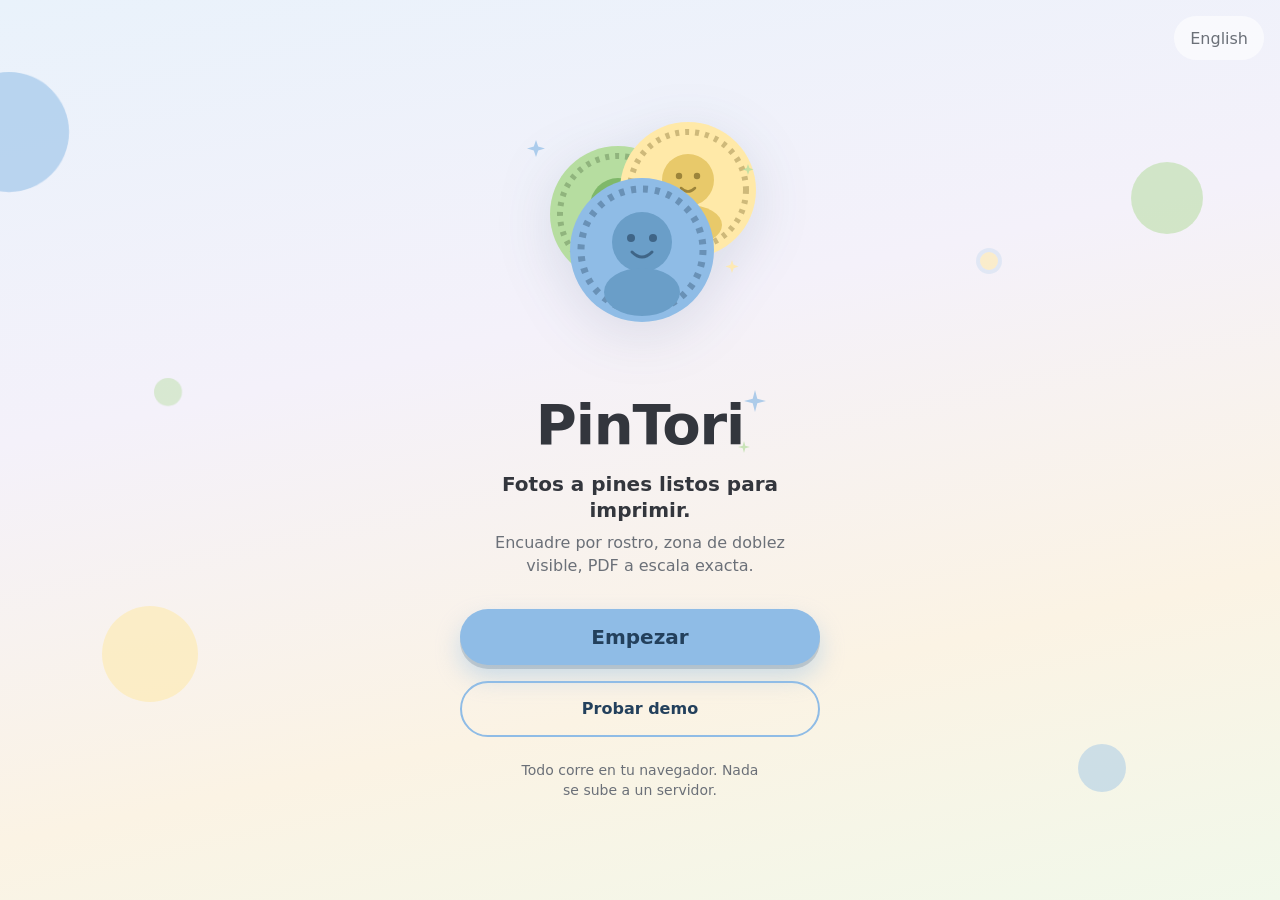
==== commit 708499b3: "Fix blank hero CTAs and redesign splash (pintori-v2) - Guard applyStaticStrings so missing i18n keys" ====
--- a/index.html
+++ b/index.html
@@ -30,25 +30,77 @@
   <link rel="stylesheet" href="styles/base.css" />
   <link rel="stylesheet" href="styles/editor.css" />
   <link rel="stylesheet" href="styles/modal.css" />
-  <link rel="stylesheet" href="styles/hero.css" />
+  <link rel="stylesheet" href="styles/hero.css?v=2" />
 </head>
 <body>
   <section id="hero" class="hero" aria-labelledby="hero-title">
+    <div class="hero-floaters" aria-hidden="true">
+      <span class="hero-floater hero-floater--a"></span>
+      <span class="hero-floater hero-floater--b"></span>
+      <span class="hero-floater hero-floater--c"></span>
+      <span class="hero-floater hero-floater--d"></span>
+      <span class="hero-floater hero-floater--e"></span>
+      <span class="hero-floater hero-floater--pin"></span>
+    </div>
+
+    <button type="button" id="lang-toggle-btn" class="btn-link hero-lang" data-i18n="langToggle" aria-label="Switch language / Cambiar idioma">English</button>
+
     <div class="hero-inner">
+      <div class="hero-art" aria-hidden="true">
+        <svg viewBox="0 0 280 280" xmlns="http://www.w3.org/2000/svg" role="img">
+          <title>Tres pines con fotos</title>
+          <!-- Back pin (mint) -->
+          <g transform="translate(48, 52)">
+            <circle cx="70" cy="70" r="68" fill="#B6DDA0" />
+            <circle cx="70" cy="70" r="58" fill="none" stroke="rgba(46,74,34,0.28)" stroke-width="6" stroke-dasharray="4 6" />
+            <circle cx="70" cy="62" r="28" fill="#7FB86A" />
+            <ellipse cx="70" cy="108" rx="36" ry="22" fill="#7FB86A" />
+            <circle cx="60" cy="58" r="3.5" fill="#2E4A22" opacity="0.55" />
+            <circle cx="80" cy="58" r="3.5" fill="#2E4A22" opacity="0.55" />
+            <path d="M62 70 Q70 78 78 70" fill="none" stroke="#2E4A22" stroke-width="2.5" stroke-linecap="round" opacity="0.55" />
+          </g>
+          <!-- Mid pin (yellow) -->
+          <g transform="translate(118, 28)">
+            <circle cx="70" cy="70" r="68" fill="#FFE9A8" />
+            <circle cx="70" cy="70" r="58" fill="none" stroke="rgba(92,74,18,0.3)" stroke-width="6" stroke-dasharray="4 6" />
+            <circle cx="70" cy="60" r="26" fill="#E8C96A" />
+            <ellipse cx="70" cy="105" rx="34" ry="20" fill="#E8C96A" />
+            <circle cx="61" cy="56" r="3.2" fill="#5C4A12" opacity="0.55" />
+            <circle cx="79" cy="56" r="3.2" fill="#5C4A12" opacity="0.55" />
+            <path d="M63 68 Q70 75 77 68" fill="none" stroke="#5C4A12" stroke-width="2.5" stroke-linecap="round" opacity="0.55" />
+          </g>
+          <!-- Front pin (blue) -->
+          <g transform="translate(72, 88)">
+            <circle cx="70" cy="70" r="72" fill="#8FBCE6" />
+            <circle cx="70" cy="70" r="61" fill="none" stroke="rgba(35,64,92,0.35)" stroke-width="7" stroke-dasharray="5 7" />
+            <circle cx="70" cy="62" r="30" fill="#6A9EC8" />
+            <ellipse cx="70" cy="112" rx="38" ry="24" fill="#6A9EC8" />
+            <circle cx="59" cy="58" r="4" fill="#23405C" opacity="0.6" />
+            <circle cx="81" cy="58" r="4" fill="#23405C" opacity="0.6" />
+            <path d="M60 72 Q70 82 80 72" fill="none" stroke="#23405C" stroke-width="3" stroke-linecap="round" opacity="0.6" />
+          </g>
+          <!-- Soft sparkles -->
+          <path d="M36 48 L38.2 54.5 L45 56.5 L38.2 58.5 L36 65 L33.8 58.5 L27 56.5 L33.8 54.5 Z" fill="#8FBCE6" opacity="0.7" />
+          <path d="M232 168 L233.6 172.8 L238.5 174.5 L233.6 176.2 L232 181 L230.4 176.2 L225.5 174.5 L230.4 172.8 Z" fill="#FFE9A8" opacity="0.85" />
+          <path d="M248 72 L249.4 76 L253.5 77.4 L249.4 78.8 L248 82.8 L246.6 78.8 L242.5 77.4 L246.6 76 Z" fill="#B6DDA0" opacity="0.8" />
+        </svg>
+      </div>
+
       <div class="hero-brand">
         <h1 id="hero-title">PinTori
           <svg class="sparkle sparkle-1" viewBox="0 0 24 24" aria-hidden="true"><path d="M12 0L14.5 9.5L24 12L14.5 14.5L12 24L9.5 14.5L0 12L9.5 9.5Z"/></svg>
           <svg class="sparkle sparkle-2" viewBox="0 0 24 24" aria-hidden="true"><path d="M12 0L14.5 9.5L24 12L14.5 14.5L12 24L9.5 14.5L0 12L9.5 9.5Z"/></svg>
-          <svg class="sparkle sparkle-3" viewBox="0 0 24 24" aria-hidden="true"><path d="M12 0L14.5 9.5L24 12L14.5 14.5L12 24L9.5 14.5L0 12L9.5 9.5Z"/></svg>
         </h1>
-        <button type="button" id="lang-toggle-btn" class="btn-link hero-lang" data-i18n="langToggle" aria-label="Switch language / Cambiar idioma">English</button>
       </div>
-      <p class="hero-tagline" data-i18n="heroTagline">Fotos a pines listos para imprimir — encuadre por rostro, sin subir nada.</p>
-      <p class="hero-value" data-i18n="heroValue">Toca un círculo, ajusta el recorte con la zona de doblez visible, genera el PDF a escala exacta (70 mm corte / 60 mm terminado).</p>
+
+      <p class="hero-tagline" data-i18n="heroTagline">Fotos a pines listos para imprimir.</p>
+      <p class="hero-value" data-i18n="heroValue">Encuadre por rostro, zona de doblez visible, PDF a escala exacta.</p>
+
       <div class="hero-actions">
-        <button type="button" id="hero-start-btn" class="btn-generate" data-i18n="heroStart">Empezar</button>
-        <button type="button" id="hero-demo-btn" class="btn-secondary" data-i18n="heroDemo">Probar con foto demo</button>
+        <button type="button" id="hero-start-btn" class="btn-generate hero-cta-primary" data-i18n="heroStart">Empezar</button>
+        <button type="button" id="hero-demo-btn" class="btn-secondary hero-cta-secondary" data-i18n="heroDemo">Probar demo</button>
       </div>
+
       <p class="hero-privacy" data-i18n="heroPrivacy">Todo corre en tu navegador. Nada se sube a un servidor.</p>
     </div>
   </section>
@@ -74,6 +126,6 @@
       <button type="button" id="export-png-btn" class="btn-link" data-i18n="downloadPng">Descargar PNG</button>
     </div>
   </main>
-  <script type="module" src="js/main.js"></script>
+  <script type="module" src="js/main.js?v=2"></script>
 </body>
 </html>
--- a/styles/hero.css
+++ b/styles/hero.css
@@ -1,11 +1,19 @@
-/* Landing hero — shown until Empezar / demo; editor stays hidden. */
+/* Landing hero — full-viewport splash until Empezar / demo. */
 
 .hero {
+  position: relative;
   min-height: 100dvh;
+  min-height: 100svh;
   display: flex;
   align-items: center;
   justify-content: center;
-  padding: var(--space-4) var(--space-3);
+  padding:
+    max(var(--space-3), env(safe-area-inset-top))
+    max(var(--space-3), env(safe-area-inset-right))
+    max(var(--space-4), env(safe-area-inset-bottom))
+    max(var(--space-3), env(safe-area-inset-left));
+  overflow: hidden;
+  isolation: isolate;
 }
 
 .hero[hidden],
@@ -13,46 +21,180 @@
   display: none !important;
 }
 
+/* Floating pastel confetti / pin circles (CSS only) */
+.hero-floaters {
+  position: absolute;
+  inset: 0;
+  pointer-events: none;
+  z-index: 0;
+  overflow: hidden;
+}
+
+.hero-floater {
+  position: absolute;
+  border-radius: 50%;
+  opacity: 0.55;
+  will-change: transform;
+}
+
+.hero-floater--a {
+  width: 120px;
+  height: 120px;
+  background: var(--color-primary);
+  top: 8%;
+  left: -4%;
+  animation: hero-float-a 14s ease-in-out infinite;
+}
+
+.hero-floater--b {
+  width: 72px;
+  height: 72px;
+  background: var(--color-secondary);
+  top: 18%;
+  right: 6%;
+  animation: hero-float-b 11s ease-in-out infinite;
+}
+
+.hero-floater--c {
+  width: 96px;
+  height: 96px;
+  background: var(--color-accent);
+  bottom: 22%;
+  left: 8%;
+  animation: hero-float-c 16s ease-in-out infinite;
+}
+
+.hero-floater--d {
+  width: 48px;
+  height: 48px;
+  background: var(--color-primary);
+  bottom: 12%;
+  right: 12%;
+  opacity: 0.4;
+  animation: hero-float-b 13s ease-in-out infinite reverse;
+}
+
+.hero-floater--e {
+  width: 28px;
+  height: 28px;
+  background: var(--color-secondary);
+  top: 42%;
+  left: 12%;
+  opacity: 0.45;
+  animation: hero-float-a 10s ease-in-out infinite reverse;
+}
+
+.hero-floater--pin {
+  width: 18px;
+  height: 18px;
+  background: var(--color-accent);
+  box-shadow: 0 0 0 4px rgba(143, 188, 230, 0.35);
+  top: 28%;
+  right: 22%;
+  animation: hero-float-c 12s ease-in-out infinite;
+}
+
+@keyframes hero-float-a {
+  0%, 100% { transform: translate(0, 0) scale(1); }
+  50% { transform: translate(18px, 24px) scale(1.06); }
+}
+
+@keyframes hero-float-b {
+  0%, 100% { transform: translate(0, 0); }
+  50% { transform: translate(-16px, 20px); }
+}
+
+@keyframes hero-float-c {
+  0%, 100% { transform: translate(0, 0) rotate(0deg); }
+  50% { transform: translate(12px, -18px) rotate(8deg); }
+}
+
+@media (prefers-reduced-motion: reduce) {
+  .hero-floater {
+    animation: none !important;
+  }
+}
+
 .hero-inner {
-  max-width: 560px;
+  position: relative;
+  z-index: 1;
+  max-width: 420px;
   width: 100%;
   text-align: center;
+  display: flex;
+  flex-direction: column;
+  align-items: center;
+}
+
+.hero-lang {
+  position: absolute;
+  top: max(var(--space-2), env(safe-area-inset-top));
+  right: max(var(--space-2), env(safe-area-inset-right));
+  z-index: 2;
+  margin: 0;
+  min-height: 44px;
+  padding: var(--space-1) var(--space-2);
+  color: var(--color-text-muted);
+  font-size: var(--font-size-base);
+  background: var(--color-surface-veil);
+  border-radius: var(--radius-pill);
+  text-decoration: none;
+}
+
+.hero-lang:hover {
+  color: var(--color-primary-text);
+  background: var(--color-surface);
+}
+
+/* Illustration — ~40vh max */
+.hero-art {
+  width: min(280px, 70vw);
+  max-height: 40vh;
+  margin: 0 0 var(--space-3) 0;
+  aspect-ratio: 1;
+}
+
+.hero-art svg {
+  width: 100%;
+  height: 100%;
+  display: block;
+  filter: drop-shadow(0 12px 28px rgba(35, 64, 92, 0.12));
 }
 
 .hero-brand {
   position: relative;
   display: flex;
-  align-items: flex-start;
+  align-items: center;
   justify-content: center;
-  gap: var(--space-2);
   margin-bottom: var(--space-2);
 }
 
 .hero-brand h1 {
   position: relative;
   margin: 0;
-}
-
-.hero-lang {
-  position: absolute;
-  top: 0;
-  right: 0;
-  margin: 0;
+  font-size: clamp(36px, 10vw, var(--font-size-hero));
+  line-height: 1.05;
+}
+
+.hero-brand .sparkle {
+  opacity: 0.7;
 }
 
 .hero-tagline {
   font-size: var(--font-size-lg);
-  font-weight: var(--font-weight-semibold);
+  font-weight: var(--font-weight-bold);
   color: var(--color-text);
-  margin: 0 0 var(--space-2) 0;
-  line-height: 1.35;
+  margin: 0 0 var(--space-1) 0;
+  line-height: 1.3;
+  max-width: 22ch;
 }
 
 .hero-value {
   font-size: var(--font-size-base);
   color: var(--color-text-muted);
   margin: 0 0 var(--space-4) 0;
-  line-height: 1.5;
+  line-height: 1.45;
+  max-width: 32ch;
 }
 
 .hero-actions {
@@ -60,50 +202,112 @@
   flex-direction: column;
   align-items: stretch;
   gap: var(--space-2);
+  width: 100%;
   margin-bottom: var(--space-3);
 }
 
-@media (min-width: 480px) {
-  .hero-actions {
-    flex-direction: row;
-    justify-content: center;
-    align-items: center;
-  }
-}
-
-.btn-secondary {
+/* Fat pill primary — high contrast, never empty-looking */
+.hero-actions .btn-generate,
+.hero-cta-primary {
+  width: 100%;
+  font-family: var(--font-family);
+  font-weight: var(--font-weight-bold);
+  font-size: max(16px, var(--font-size-lg));
+  line-height: 1.2;
+  background: var(--color-primary);
+  color: var(--color-primary-text);
+  border: none;
+  border-radius: var(--radius-pill);
+  min-height: var(--touch-target-min);
+  padding: var(--space-2) var(--space-4);
+  cursor: pointer;
+  box-shadow:
+    0 4px 0 rgba(35, 64, 92, 0.18),
+    0 12px 24px rgba(143, 188, 230, 0.45);
+  transition: transform 0.15s ease, box-shadow 0.15s ease, background 0.15s ease;
+}
+
+.hero-actions .btn-generate:hover,
+.hero-cta-primary:hover {
+  background: var(--color-primary-hover);
+  transform: translateY(-1px);
+  box-shadow:
+    0 5px 0 rgba(35, 64, 92, 0.18),
+    0 14px 28px rgba(143, 188, 230, 0.5);
+}
+
+.hero-actions .btn-generate:active,
+.hero-cta-primary:active {
+  transform: translateY(2px);
+  box-shadow:
+    0 1px 0 rgba(35, 64, 92, 0.18),
+    0 6px 12px rgba(143, 188, 230, 0.35);
+}
+
+.hero-actions .btn-generate:focus-visible,
+.hero-cta-primary:focus-visible {
+  outline: 3px solid var(--color-text);
+  outline-offset: 3px;
+}
+
+/* Ghost secondary */
+.btn-secondary,
+.hero-cta-secondary {
+  width: 100%;
   font-family: var(--font-family);
   font-weight: var(--font-weight-semibold);
-  font-size: var(--font-size-base);
-  background: var(--color-surface);
+  font-size: max(16px, var(--font-size-base));
+  line-height: 1.2;
+  background: transparent;
   color: var(--color-primary-text);
   border: 2px solid var(--color-primary);
   border-radius: var(--radius-pill);
   min-height: var(--touch-target-min);
   padding: var(--space-2) var(--space-3);
   cursor: pointer;
-}
-
-.btn-secondary:hover {
-  background: var(--color-surface-warm);
+  transition: background 0.15s ease, border-color 0.15s ease;
+}
+
+.btn-secondary:hover,
+.hero-cta-secondary:hover {
+  background: var(--color-surface-veil);
   border-color: var(--color-primary-hover);
 }
 
-.btn-secondary:focus-visible {
+.btn-secondary:focus-visible,
+.hero-cta-secondary:focus-visible {
   outline: 3px solid var(--color-primary-text);
   outline-offset: 2px;
 }
 
 .btn-secondary:disabled,
-.btn-generate:disabled {
+.btn-generate:disabled,
+.hero-cta-primary:disabled,
+.hero-cta-secondary:disabled {
   opacity: 0.6;
   cursor: wait;
+  transform: none;
+}
+
+@media (min-width: 480px) {
+  .hero-actions {
+    max-width: 360px;
+  }
+}
+
+@media (prefers-reduced-motion: reduce) {
+  .hero-actions .btn-generate,
+  .hero-cta-primary {
+    transition: none;
+  }
 }
 
 .hero-privacy {
   font-size: var(--font-size-sm);
   color: var(--color-text-muted);
   margin: 0;
+  line-height: 1.4;
+  max-width: 28ch;
 }
 
 .app-editor {
@@ -111,8 +315,3 @@
   margin: 0 auto;
   padding: var(--space-3);
 }
-
-/* When editor is shown, main padding lives on .app-editor; body still has gradient. */
-body:has(.app-editor:not([hidden])) main.app-editor {
-  /* already padded */
-}
